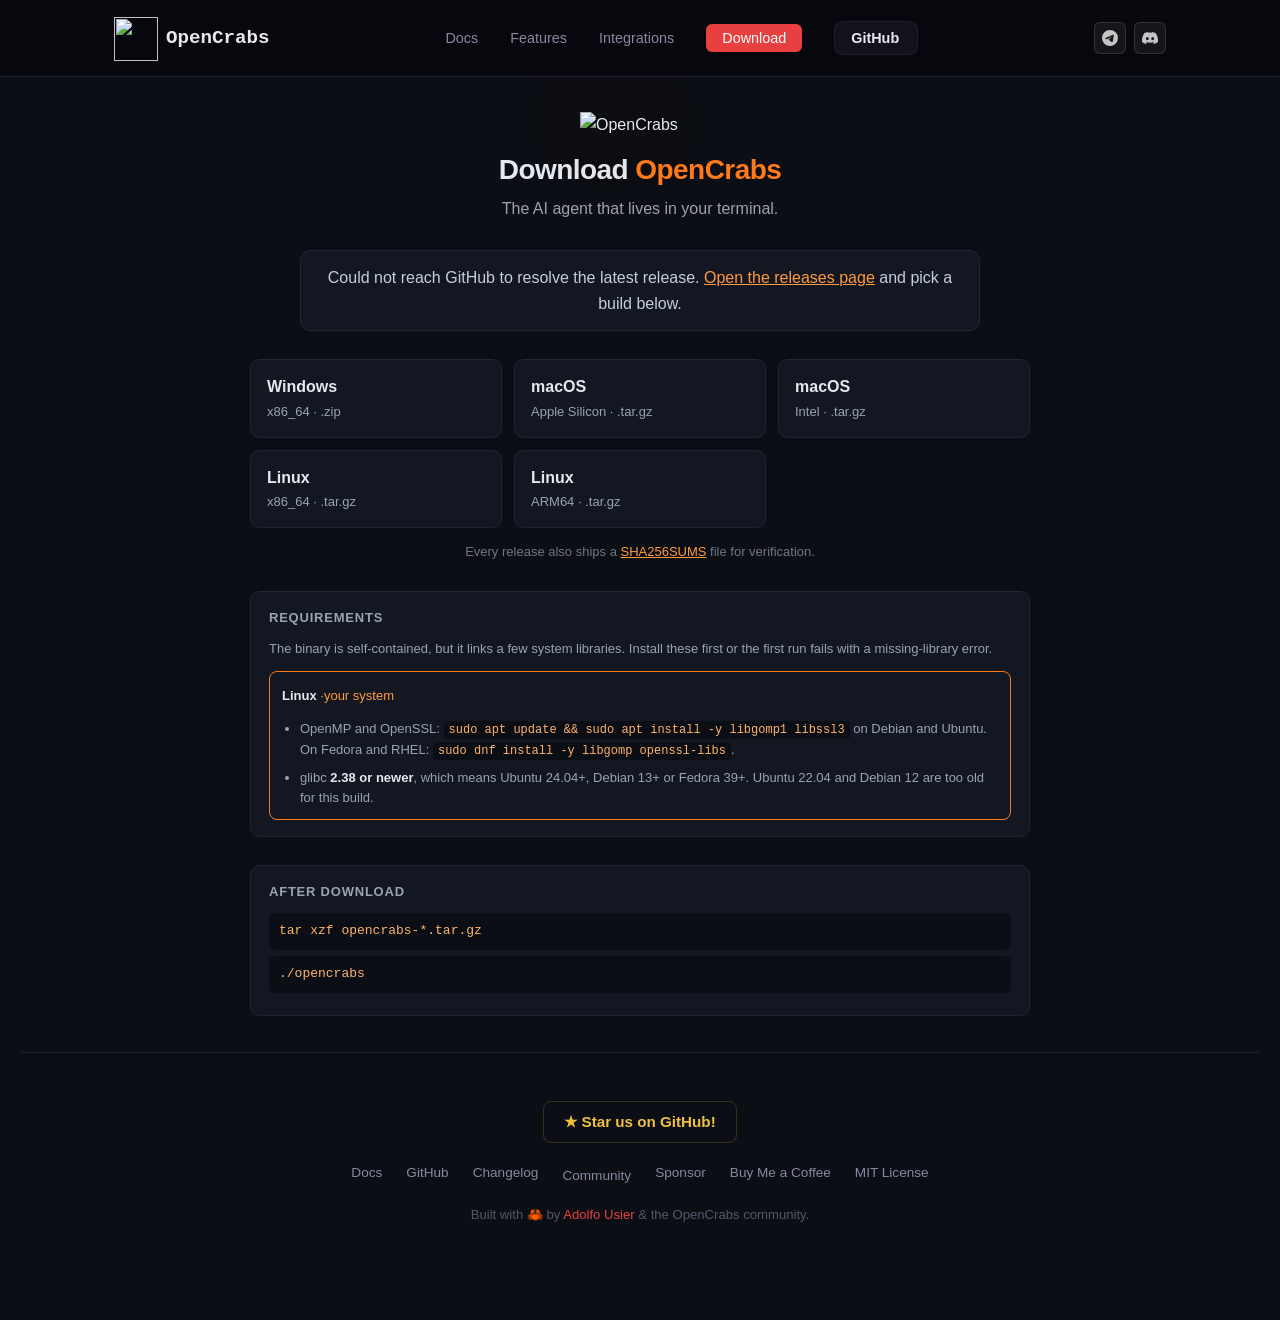
==== src/root-files/download/index.html @ ac0af3ec "feat(landing): give the home and download pages their own Open Graph cards (#48) Both pages shared o" ====
<!DOCTYPE html>
<html lang="en">
<head>
<meta charset="utf-8">
<meta name="viewport" content="width=device-width, initial-scale=1">
<title>Download OpenCrabs</title>
<meta name="description" content="Direct download of the OpenCrabs binary for Windows, macOS and Linux. This page detects your system and fetches the right build.">
<link rel="canonical" href="https://opencrabs.com/download/">

<!-- Open Graph -->
<meta property="og:type" content="website" />
<meta property="og:url" content="https://opencrabs.com/download/" />
<meta property="og:title" content="Download OpenCrabs" />
<meta property="og:description" content="Direct download of the OpenCrabs binary for Windows, macOS and Linux. This page detects your system and fetches the right build." />
<meta property="og:image" content="https://opencrabs.com/public/og/download-v0.5.11.jpg" />
<meta property="og:image:width" content="1200" />
<meta property="og:image:height" content="630" />
<meta property="og:image:type" content="image/jpeg" />
<meta property="og:image:alt" content="Download OpenCrabs: Free and open source" />
<meta property="og:site_name" content="OpenCrabs" />
<meta property="og:locale" content="en_US" />

<!-- Twitter Card -->
<meta name="twitter:card" content="summary_large_image" />
<meta name="twitter:title" content="Download OpenCrabs" />
<meta name="twitter:description" content="Direct download of the OpenCrabs binary for Windows, macOS and Linux. This page detects your system and fetches the right build." />
<meta name="twitter:image" content="https://opencrabs.com/public/og/download-v0.5.11.jpg" />

<!-- Favicon -->
<link rel="icon" type="image/x-icon" href="/public/favicon.ico?v=2" />
<link rel="icon" type="image/png" sizes="32x32" href="/public/favicon.png?v=2" />
<link rel="apple-touch-icon" href="/public/favicon.png?v=2" />

<!-- Theme -->
<meta name="theme-color" content="#d76414" />
<style>
  :root {
    color-scheme: dark;
    --bg-primary: #08080d;
    --bg-card: #12121c;
    --bg-card-hover: #181826;
    --border: #1e1e2e;
    --text-primary: #e8e8ef;
    --text-secondary: #8888a0;
    --text-muted: #55556a;
    --accent: #e84040;
    --accent-soft: #ff6b6b;
    --font-mono: 'JetBrains Mono', 'SF Mono', monospace;
  }
  .container {
    max-width: 1100px;
    width: 100%;
    margin: 0 auto;
    padding: 0 24px;
    position: relative;
    z-index: 1;
  }
  nav {
    position: fixed;
    top: 0; left: 0; right: 0;
    z-index: 100;
    padding: 16px 0;
    border-bottom: 1px solid var(--border);
    backdrop-filter: blur(20px);
    -webkit-backdrop-filter: blur(20px);
    background: rgba(8, 8, 13, 0.85);
  }
  nav .container {
    display: flex;
    align-items: center;
    justify-content: space-between;
  }
  .nav-logo {
    font-family: var(--font-mono);
    font-size: 1.2rem;
    font-weight: 700;
    color: var(--text-primary);
    text-decoration: none;
    display: flex;
    align-items: center;
    gap: 8px;
  }
  .nav-logo .crab-icon {
    width: 44px;
    height: 44px;
    object-fit: contain;
    position: relative;
    top: 1px;
  }
  * { box-sizing: border-box; margin: 0; padding: 0; }
  body {
    background: #0b0e14; color: #e6e8ee;
    font: 16px/1.6 -apple-system, "Segoe UI", Roboto, Helvetica, Arial, sans-serif;
    min-height: 100vh; display: flex; flex-direction: column; align-items: center;
    padding: 112px 20px 48px;
  }
  .nav-links {
    display: flex;
    align-items: center;
    gap: 32px;
    list-style: none;
  }
  .nav-links a {
    color: var(--text-secondary);
    text-decoration: none;
    font-size: 0.9rem;
    font-weight: 500;
    transition: color 0.2s;
  }
  .nav-links a:hover { color: var(--text-primary); }
  .nav-links .btn-github {
    background: var(--bg-card);
    border: 1px solid var(--border);
    padding: 8px 16px;
    border-radius: 8px;
    color: var(--text-primary);
    font-weight: 600;
    transition: all 0.2s;
  }
  .nav-links .btn-github:hover {
    border-color: var(--accent);
    background: var(--bg-card-hover);
  }
  .github-stars {
    color: #f0c040;
    font-size: 0.85em;
    margin-left: 2px;
  }
  .nav-download {
    background: var(--accent);
    color: white !important;
    padding: 6px 16px;
    border-radius: 6px;
    font-size: 0.85rem;
    font-weight: 600;
    transition: opacity 0.2s;
  }
  .nav-download:hover { opacity: 0.85; }
  .crab { width: 120px; height: auto; display: block; margin: 0 auto 2px; filter: drop-shadow(0 0 40px #e8404040); }
  .nav-actions {
    display: flex;
    align-items: center;
    gap: 10px;
    flex-shrink: 0;
  }
  .nav-toggle {
    display: none;
    flex-direction: column;
    justify-content: center;
    gap: 5px;
    width: 42px;
    height: 42px;
    padding: 0 10px;
    background: rgba(255, 255, 255, 0.06);
    border: 1px solid rgba(255, 255, 255, 0.12);
    border-radius: 6px;
    cursor: pointer;
  }
  .nav-toggle .bar {
    display: block;
    height: 2px;
    width: 100%;
    background: rgba(255, 255, 255, 0.85);
    border-radius: 2px;
    transition: transform 0.25s ease, opacity 0.25s ease;
  }
  .nav-toggle:hover .bar { background: #fff; }
  .nav-toggle.active .bar:nth-child(1) { transform: translateY(7px) rotate(45deg); }
  .nav-toggle.active .bar:nth-child(2) { opacity: 0; }
  .nav-toggle.active .bar:nth-child(3) { transform: translateY(-7px) rotate(-45deg); }
  .nav-social {
    display: flex;
    align-items: center;
    gap: 8px;
    flex-shrink: 0;
  }
  .nav-social-link {
    display: inline-flex;
    align-items: center;
    justify-content: center;
    width: 32px;
    height: 32px;
    border-radius: 6px;
    background: rgba(255, 255, 255, 0.06);
    border: 1px solid rgba(255, 255, 255, 0.12);
    color: rgba(255, 255, 255, 0.75);
    transition: color 0.2s ease, border-color 0.2s ease, background 0.2s ease;
  }
  .nav-social-link:hover {
    color: #fff;
    background: rgba(255, 255, 255, 0.1);
    border-color: rgba(255, 255, 255, 0.25);
  }
  .nav-social-link.nav-telegram:hover { color: #26A5E4; border-color: rgba(38, 165, 228, 0.5); }
  .nav-social-link.nav-discord:hover { color: #5865F2; border-color: rgba(88, 101, 242, 0.5); }
  .nav-social-link svg { width: 16px; height: 16px; fill: currentColor; }
  h1 { font-size: 28px; margin: 8px 0 4px; letter-spacing: -0.02em; }
  h1 span { color: #ff7a1a; }
  .tagline { color: #9aa3b2; margin-bottom: 28px; }
  #status {
    max-width: 680px; width: 100%; text-align: center;
    background: #121722; border: 1px solid #1f2735; border-radius: 10px;
    padding: 14px 18px; margin-bottom: 28px; color: #c7cedb;
  }
  #status code { color: #ffb26b; word-break: break-all; }
  #status a { color: #ff9a3d; }
  .grid { display: grid; grid-template-columns: repeat(auto-fit, minmax(240px, 1fr)); gap: 12px; width: 100%; max-width: 780px; }
  .pick {
    display: flex; flex-direction: column; gap: 2px;
    background: #121722; border: 1px solid #1f2735; border-radius: 10px;
    padding: 14px 16px; text-decoration: none; color: #e6e8ee;
    transition: border-color .15s ease;
  }
  .pick:hover, .pick.yours { border-color: #ff7a1a; }
  .pick .os { font-weight: 600; }
  .pick .sub { color: #9aa3b2; font-size: 13px; }
  .pick .file { color: #6d7686; font-size: 12px; word-break: break-all; }
  .muted { color: #6d7686; font-size: 13px; margin-top: 14px; }
  .muted a { color: #ff9a3d; }
  .next {
    width: 100%; max-width: 780px; margin-top: 28px;
    background: #121722; border: 1px solid #1f2735; border-radius: 10px; padding: 16px 18px;
  }
  .next h2 { font-size: 13px; color: #9aa3b2; text-transform: uppercase; letter-spacing: .06em; margin-bottom: 10px; }
  .next code { display: block; background: #0b0e14; border-radius: 6px; padding: 8px 10px; margin: 6px 0; color: #ffb26b; font-size: 13px; overflow-x: auto; white-space: pre; }
  .req {
    width: 100%; max-width: 780px; margin-top: 28px;
    background: #121722; border: 1px solid #1f2735; border-radius: 10px; padding: 16px 18px;
  }
  .req h2 { font-size: 13px; color: #9aa3b2; text-transform: uppercase; letter-spacing: .06em; margin-bottom: 10px; }
  .req-lead { color: #9aa3b2; font-size: 13px; margin-bottom: 12px; }
  .req-list { display: flex; flex-direction: column; gap: 10px; }
  .req-item { border: 1px solid #1f2735; border-radius: 8px; padding: 10px 12px; }
  .req-item.yours { border-color: #ff7a1a; }
  .req.detected .req-item:not(.yours) { display: none; }
  .req-os { display: inline-block; font-weight: 600; font-size: 13px; color: #e6e8ee; margin-bottom: 6px; }
  .req-item.yours .req-os::after { content: " \00b7 your system"; color: #ff9a3d; font-weight: 500; }
  .req-item ul { list-style: disc; padding-left: 18px; }
  .req-item li { color: #9aa3b2; font-size: 13px; margin-top: 6px; }
  .req-item code { background: #0b0e14; border-radius: 4px; padding: 2px 5px; color: #ffb26b; font-size: 12px; word-break: break-all; }
  .req-item b { color: #e6e8ee; }
  .req-item a { color: #ff9a3d; }
  footer {
    width: 100%;
    margin-top: 36px;
    padding: 48px 0;
    text-align: center;
    border-top: 1px solid var(--border);
    position: relative;
    z-index: 1;
  }
  .footer-links {
    display: flex;
    gap: 24px;
    justify-content: center;
    margin-bottom: 16px;
    flex-wrap: wrap;
  }
  .footer-links a {
    color: var(--text-secondary);
    text-decoration: none;
    font-size: 0.85rem;
    transition: color 0.2s;
  }
  .footer-links a:hover { color: var(--text-primary); }
  .footer-star-cta {
    display: inline-block;
    color: #f0c040;
    font-size: 0.95rem;
    font-weight: 600;
    text-decoration: none;
    margin-bottom: 1.2rem;
    padding: 8px 20px;
    border: 1px solid #f0c04030;
    border-radius: 8px;
    transition: all 0.2s;
  }
  .footer-star-cta:hover {
    border-color: #f0c040;
    background: #f0c04010;
  }
  .footer-tagline { color: var(--text-muted); font-size: 0.82rem; }
  .footer-tagline a { color: var(--accent); text-decoration: none; }
  .footer-comm-wrap {
    position: relative;
    display: inline-block;
  }
  .footer-comm-popover {
    display: none;
    position: absolute;
    bottom: calc(100% + 10px);
    left: 50%;
    transform: translateX(-50%);
    z-index: 200;
    min-width: 190px;
    background: var(--bg-card, #161b22);
    border: 1px solid var(--border, #30363d);
    border-radius: 8px;
    padding: 8px 10px;
    box-shadow: 0 8px 24px rgba(0, 0, 0, 0.4);
    flex-direction: column;
    gap: 4px;
  }
  .footer-comm-popover.open { display: flex; }
  .footer-comm-popover a {
    display: flex;
    align-items: center;
    gap: 10px;
    padding: 7px 8px;
    border-radius: 6px;
    color: rgba(255, 255, 255, 0.8);
    text-decoration: none;
    font-size: 0.85rem;
    transition: background 0.2s ease, color 0.2s ease;
  }
  .footer-comm-popover a:hover {
    background: rgba(255, 255, 255, 0.06);
    color: #fff;
  }
  .footer-comm-popover svg { width: 16px; height: 16px; fill: currentColor; flex-shrink: 0; }
  .footer-comm-popover a:first-child:hover { color: #26A5E4; }
  .footer-comm-popover a:last-child:hover { color: #5865F2; }
  @media (max-width: 768px) {
    .nav-toggle { display: flex; }
    .nav-links {
      display: none;
      position: absolute;
      top: 100%;
      left: auto;
      right: 24px;
      width: max-content;
      min-width: 240px;
      max-width: calc(100vw - 48px);
      flex-direction: column;
      align-items: stretch;
      gap: 4px;
      padding: 12px 20px 20px;
      background: rgba(8, 8, 13, 0.98);
      border: 1px solid var(--border);
      border-radius: 12px;
      backdrop-filter: blur(20px);
      -webkit-backdrop-filter: blur(20px);
      box-shadow: 0 16px 32px rgba(0, 0, 0, 0.45);
    }
    .nav-links.open { display: flex; }
    .nav-links li { width: 100%; }
    .nav-links a,
    .nav-links .nav-download,
    .nav-links .btn-github {
      display: block;
      width: 100%;
      padding: 12px 8px;
      font-size: 1rem;
      text-align: left;
    }
  }
</style>
</head>
<body>
  <nav>
    <div class="container">
      <a href="/" class="nav-logo">
        <img class="crab-icon" src="/public/opencrabs-logo.png" alt="" />
        OpenCrabs
      </a>
      <ul class="nav-links" id="nav-links">
        <li><a href="https://docs.opencrabs.com" target="_blank">Docs</a></li>
        <li><a href="/#features">Features</a></li>
        <li><a href="/#integrations">Integrations</a></li>
        <li><a href="/download/" class="nav-download">Download</a></li>
        <li>
          <a href="https://github.com/opencrabs/opencrabs" class="btn-github" target="_blank">
            GitHub
            <span class="github-stars" id="nav-stars"></span>
          </a>
        </li>
      </ul>
      <div class="nav-actions">
        <div class="nav-social">
          <a href="https://t.me/opencrabs" target="_blank" rel="noopener noreferrer" class="nav-social-link nav-telegram" aria-label="Telegram">
            <svg viewBox="0 0 24 24" width="16" height="16" fill="currentColor" aria-hidden="true"><path d="M11.944 0A12 12 0 0 0 0 12a12 12 0 0 0 12 12 12 12 0 0 0 12-12A12 12 0 0 0 12 0a12 12 0 0 0-.056 0zm4.962 7.224c.1-.002.321.023.465.14a.506.506 0 0 1 .171.325c.016.093.036.306.02.472-.18 1.898-.962 6.502-1.36 8.627-.168.9-.499 1.201-.82 1.23-.696.065-1.225-.46-1.9-.902-1.056-.693-1.653-1.124-2.678-1.8-1.185-.78-.417-1.21.258-1.91.177-.184 3.247-2.977 3.307-3.23.007-.032.014-.15-.056-.212s-.174-.041-.249-.024c-.106.024-1.793 1.14-5.061 3.345-.48.33-.913.49-1.302.48-.428-.008-1.252-.241-1.865-.44-.752-.245-1.349-.374-1.297-.789.027-.216.325-.437.893-.663 3.498-1.524 5.83-2.529 6.998-3.014 3.332-1.386 4.025-1.627 4.476-1.635z"/></svg>
          </a>
          <a href="https://discord.gg/dJwCRawb6h" target="_blank" rel="noopener noreferrer" class="nav-social-link nav-discord" aria-label="Discord">
            <svg viewBox="0 0 24 24" width="16" height="16" fill="currentColor" aria-hidden="true"><path d="M20.317 4.3698a19.7913 19.7913 0 00-4.8851-1.5152.0741.0741 0 00-.0785.0371c-.211.3753-.4447.8648-.6083 1.2495-1.8447-.2762-3.68-.2762-5.4868 0-.1636-.3933-.4058-.8742-.6177-1.2495a.077.077 0 00-.0785-.037 19.7363 19.7363 0 00-4.8852 1.515.0699.0699 0 00-.0321.0277C.5334 9.0458-.319 13.5799.0992 18.0578a.0824.0824 0 00.0312.0561c2.0528 1.5076 4.0413 2.4228 5.9929 3.0294a.0777.0777 0 00.0842-.0276c.4616-.6304.8731-1.2952 1.226-1.9942a.076.076 0 00-.0416-.1057c-.6528-.2476-1.2743-.5495-1.8722-.8923a.077.077 0 01-.0076-.1277c.1258-.0943.2517-.1923.3718-.2914a.0743.0743 0 01.0776-.0105c3.9278 1.7933 8.18 1.7933 12.0614 0a.0739.0739 0 01.0785.0095c.1202.099.246.1981.3728.2924a.077.077 0 01-.0066.1276 12.2986 12.2986 0 01-1.873.8914.0766.0766 0 00-.0407.1067c.3604.698.7719 1.3628 1.225 1.9932a.076.076 0 00.0842.0286c1.961-.6067 3.9495-1.5219 6.0023-3.0294a.077.077 0 00.0313-.0552c.5004-5.177-.8382-9.6739-3.5485-13.6604a.061.061 0 00-.0312-.0286zM8.02 15.3312c-1.1825 0-2.1569-1.0857-2.1569-2.419 0-1.3332.9555-2.4189 2.157-2.4189 1.2108 0 2.1757 1.0952 2.1568 2.419 0 1.3332-.9555 2.4189-2.1569 2.4189zm7.9748 0c-1.1825 0-2.1569-1.0857-2.1569-2.419 0-1.3332.9554-2.4189 2.1569-2.4189 1.2108 0 2.1757 1.0952 2.1568 2.419 0 1.3332-.946 2.4189-2.1568 2.4189Z"/></svg>
          </a>
        </div>
        <button class="nav-toggle" id="nav-toggle" aria-label="Menu" aria-expanded="false">
          <span class="bar"></span>
          <span class="bar"></span>
          <span class="bar"></span>
        </button>
      </div>
    </div>
  </nav>
  <img class="crab" src="/public/opencrabs-logo.png" alt="OpenCrabs" />
  <h1>Download <span>OpenCrabs</span></h1>
  <p class="tagline">The AI agent that lives in your terminal.</p>
  <div id="status">Detecting your system...</div>
  <div class="grid" id="picks"></div>
  <p class="muted">Every release also ships a <a id="sha-link" href="#">SHA256SUMS</a> file for verification.</p>
  <div class="req" id="req">
    <h2>Requirements</h2>
    <p class="req-lead">The binary is self-contained, but it links a few system libraries. Install these first or the first run fails with a missing-library error.</p>
    <div class="req-list">
      <div class="req-item" data-os="Linux">
        <span class="req-os">Linux</span>
        <ul>
          <li>OpenMP and OpenSSL: <code>sudo apt update &amp;&amp; sudo apt install -y libgomp1 libssl3</code> on Debian and Ubuntu. On Fedora and RHEL: <code>sudo dnf install -y libgomp openssl-libs</code>.</li>
          <li>glibc <b>2.38 or newer</b>, which means Ubuntu 24.04+, Debian 13+ or Fedora 39+. Ubuntu 22.04 and Debian 12 are too old for this build.</li>
        </ul>
      </div>
      <div class="req-item" data-os="macOS">
        <span class="req-os">macOS</span>
        <ul>
          <li>macOS <b>11.0 or newer</b>. No extra libraries, everything it needs ships with the system.</li>
          <li>The binary is not notarized, so Gatekeeper blocks the first launch. Allow it in <b>System Settings &gt; Privacy &amp; Security</b> (click <b>Open Anyway</b>), or clear the flag yourself: <code>xattr -d com.apple.quarantine ./opencrabs</code></li>
        </ul>
      </div>
      <div class="req-item" data-os="Windows">
        <span class="req-os">Windows</span>
        <ul>
          <li>Microsoft Visual C++ 2015-2022 Redistributable, <a href="https://aka.ms/vs/17/release/vc_redist.x64.exe" target="_blank" rel="noopener noreferrer">x64 build</a>. Windows 10 and 11 usually ship it already.</li>
        </ul>
      </div>
    </div>
  </div>
  <div class="next">
    <h2>After download</h2>
    <code id="step1">tar xzf opencrabs-*.tar.gz</code>
    <code id="step2">./opencrabs</code>
  </div>
  <footer>
    <div class="container">
      <a href="https://github.com/opencrabs/opencrabs" class="footer-star-cta" target="_blank" id="footer-star-cta">★ Star us on GitHub!</a>
      <div class="footer-links">
        <a href="https://docs.opencrabs.com" target="_blank">Docs</a>
        <a href="https://github.com/opencrabs/opencrabs">GitHub</a>
        <a href="https://github.com/opencrabs/opencrabs/blob/main/CHANGELOG.md">Changelog</a>
        <span class="footer-comm-wrap">
          <a href="#" class="footer-comm-toggle" id="footer-comm-toggle" aria-haspopup="true" aria-expanded="false">Community</a>
          <span class="footer-comm-popover" id="footer-comm-popover">
            <a href="https://t.me/opencrabs" target="_blank" rel="noopener noreferrer">
              <svg viewBox="0 0 24 24" width="16" height="16" fill="currentColor" aria-hidden="true"><path d="M11.944 0A12 12 0 0 0 0 12a12 12 0 0 0 12 12 12 12 0 0 0 12-12A12 12 0 0 0 12 0a12 12 0 0 0-.056 0zm4.962 7.224c.1-.002.321.023.465.14a.506.506 0 0 1 .171.325c.016.093.036.306.02.472-.18 1.898-.962 6.502-1.36 8.627-.168.9-.499 1.201-.82 1.23-.696.065-1.225-.46-1.9-.902-1.056-.693-1.653-1.124-2.678-1.8-1.185-.78-.417-1.21.258-1.91.177-.184 3.247-2.977 3.307-3.23.007-.032.014-.15-.056-.212s-.174-.041-.249-.024c-.106.024-1.793 1.14-5.061 3.345-.48.33-.913.49-1.302.48-.428-.008-1.252-.241-1.865-.44-.752-.245-1.349-.374-1.297-.789.027-.216.325-.437.893-.663 3.498-1.524 5.83-2.529 6.998-3.014 3.332-1.386 4.025-1.627 4.476-1.635z"/></svg>
              Telegram
            </a>
            <a href="https://discord.gg/dJwCRawb6h" target="_blank" rel="noopener noreferrer">
              <svg viewBox="0 0 24 24" width="16" height="16" fill="currentColor" aria-hidden="true"><path d="M20.317 4.3698a19.7913 19.7913 0 00-4.8851-1.5152.0741.0741 0 00-.0785.0371c-.211.3753-.4447.8648-.6083 1.2495-1.8447-.2762-3.68-.2762-5.4868 0-.1636-.3933-.4058-.8742-.6177-1.2495a.077.077 0 00-.0785-.037 19.7363 19.7363 0 00-4.8852 1.515.0699.0699 0 00-.0321.0277C.5334 9.0458-.319 13.5799.0992 18.0578a.0824.0824 0 00.0312.0561c2.0528 1.5076 4.0413 2.4228 5.9929 3.0294a.0777.0777 0 00.0842-.0276c.4616-.6304.8731-1.2952 1.226-1.9942a.076.076 0 00-.0416-.1057c-.6528-.2476-1.2743-.5495-1.8722-.8923a.077.077 0 01-.0076-.1277c.1258-.0943.2517-.1923.3718-.2914a.0743.0743 0 01.0776-.0105c3.9278 1.7933 8.18 1.7933 12.0614 0a.0739.0739 0 01.0785.0095c.1202.099.246.1981.3728.2924a.077.077 0 01-.0066.1276 12.2986 12.2986 0 01-1.873.8914.0766.0766 0 00-.0407.1067c.3604.698.7719 1.3628 1.225 1.9932a.076.076 0 00.0842.0286c1.961-.6067 3.9495-1.5219 6.0023-3.0294a.077.077 0 00.0313-.0552c.5004-5.177-.8382-9.6739-3.5485-13.6604a.061.061 0 00-.0312-.0286zM8.02 15.3312c-1.1825 0-2.1569-1.0857-2.1569-2.419 0-1.3332.9555-2.4189 2.157-2.4189 1.2108 0 2.1757 1.0952 2.1568 2.419 0 1.3332-.9555 2.4189-2.1569 2.4189zm7.9748 0c-1.1825 0-2.1569-1.0857-2.1569-2.419 0-1.3332.9554-2.4189 2.1569-2.4189 1.2108 0 2.1757 1.0952 2.1568 2.419 0 1.3332-.946 2.4189-2.1568 2.4189Z"/></svg>
              Discord
            </a>
          </span>
        </span>
        <a href="https://github.com/sponsors/adolfousier" target="_blank">Sponsor</a>
        <a href="https://buymeacoffee.com/opencrabs" target="_blank">Buy Me a Coffee</a>
        <a href="https://github.com/opencrabs/opencrabs/blob/main/LICENSE">MIT License</a>
      </div>
      <p class="footer-tagline">
        Built with 🦀 by
        <a href="https://github.com/adolfousier">Adolfo Usier</a>
        &amp; the OpenCrabs community.
      </p>
    </div>
  </footer>
<script>
(function () {
  "use strict";
  var REPO = "opencrabs/opencrabs";
  var CDN = "https://github.com/" + REPO + "/releases/download/";
  var LATEST = "https://github.com/" + REPO + "/releases/latest";
  var API = "https://api.github.com/repos/" + REPO + "/releases/latest";

  var BUILDS = [
    { key: "windows-amd64", os: "Windows", sub: "x86_64 · .zip" },
    { key: "macos-arm64", os: "macOS", sub: "Apple Silicon · .tar.gz" },
    { key: "macos-amd64", os: "macOS", sub: "Intel · .tar.gz" },
    { key: "linux-amd64", os: "Linux", sub: "x86_64 · .tar.gz" },
    { key: "linux-arm64", os: "Linux", sub: "ARM64 · .tar.gz" }
  ];

  function fname(key, tag) {
    return "opencrabs-" + tag + "-" + key + (key.indexOf("windows") === 0 ? ".zip" : ".tar.gz");
  }
  function url(key, tag) { return CDN + tag + "/" + fname(key, tag); }
  function prettyArch(os, arch) {
    if (os === "macOS" && arch === "arm64") return "Apple Silicon";
    return arch === "amd64" ? "x86_64" : "ARM64";
  }

  function appleSilicon() {
    try {
      var gl = document.createElement("canvas").getContext("webgl");
      var ext = gl && gl.getExtension("WEBGL_debug_renderer_info");
      if (ext) {
        var r = String(gl.getParameter(ext.UNMASKED_RENDERER_WEBGL));
        if (/Apple (M\d|GPU)/i.test(r)) return true;
        if (/Intel|AMD|NVIDIA/i.test(r)) return false;
      }
    } catch (e) {}
    return null;
  }

  function detectOs(ua) {
    if (navigator.userAgentData && navigator.userAgentData.platform) return navigator.userAgentData.platform;
    if (/Windows/i.test(ua)) return "Windows";
    if (/Mac|iPhone|iPad/i.test(ua) || navigator.platform === "MacIntel") return "macOS";
    if (/Linux|X11/i.test(ua) && !/Android/i.test(ua)) return "Linux";
    return null;
  }

  async function detectArch(os, ua) {
    try {
      if (navigator.userAgentData && navigator.userAgentData.getHighEntropyValues) {
        var v = await navigator.userAgentData.getHighEntropyValues(["architecture", "bitness"]);
        if (/arm/i.test(v.architecture || "")) return "arm64";
        if (/x86/i.test(v.architecture || "")) return "amd64";
      }
    } catch (e) {}
    if (/arm64|aarch64/i.test(ua)) return "arm64";
    if (os === "Windows") return "amd64";
    if (os === "macOS") return appleSilicon() === false ? "amd64" : "arm64";
    return "amd64";
  }

  function setStatus(html) { document.getElementById("status").innerHTML = html; }

  // Mark the detected platform and fold away the other two. With JS off, or
  // when detection fails, all three stay visible.
  function markRequirements(os) {
    if (!os) return;
    var req = document.getElementById("req");
    if (!req) return;
    var items = req.querySelectorAll(".req-item");
    var matched = false;
    for (var i = 0; i < items.length; i++) {
      if (items[i].getAttribute("data-os") === os) {
        items[i].classList.add("yours");
        matched = true;
      }
    }
    if (matched) req.classList.add("detected");
  }

  function buildList(tag, detectedKey) {
    var grid = document.getElementById("picks");
    BUILDS.forEach(function (b) {
      var a = document.createElement("a");
      a.className = "pick" + (b.key === detectedKey ? " yours" : "");
      a.href = tag ? url(b.key, tag) : LATEST;
      var mine = b.key === detectedKey ? " · your system" : "";
      a.innerHTML =
        '<span class="os">' + b.os + '</span>' +
        '<span class="sub">' + b.sub + mine + '</span>' +
        (tag ? '<span class="file">' + fname(b.key, tag) + '</span>' : '');
      grid.appendChild(a);
    });
    document.getElementById("sha-link").href = tag ? CDN + tag + "/SHA256SUMS" : LATEST;
  }

  function setNextSteps(key, tag) {
    if (!key) return;
    var s1 = document.getElementById("step1"), s2 = document.getElementById("step2");
    if (key.indexOf("windows") === 0) {
      s1.textContent = "Expand-Archive " + fname(key, tag) + " -DestinationPath .";
      s2.textContent = ".\\opencrabs.exe";
    } else {
      s1.textContent = "tar xzf " + fname(key, tag);
      s2.textContent = "./opencrabs";
    }
  }

  (async function main() {
    var ua = navigator.userAgent;
    var os = detectOs(ua);
    markRequirements(os);
    var tag = null;
    try {
      var res = await fetch(API);
      if (res.ok) tag = (await res.json()).tag_name;
    } catch (e) {}

    if (!tag) {
      setStatus('Could not reach GitHub to resolve the latest release. <a href="' + LATEST + '">Open the releases page</a> and pick a build below.');
      buildList(null, null);
      return;
    }

    var key = null;
    if (os) {
      var arch = await detectArch(os, ua);
      if (os === "Windows") key = "windows-amd64";
      else if (os === "macOS") key = "macos-" + arch;
      else if (os === "Linux") key = "linux-" + arch;
    }

    if (!key || !BUILDS.some(function (b) { return b.key === key; })) {
      setStatus("Detected <b>" + (os || "nothing recognizable") + "</b> but no matching build. Pick one below (latest release: <code>" + tag + "</code>).");
      buildList(tag, null);
      return;
    }

    var guess = os === "macOS" && key === "macos-arm64" && appleSilicon() === null;
    var why = guess ? " (assumed Apple Silicon, switch below if you are on Intel)" : "";
    setStatus("Detected <b>" + os + " · " + prettyArch(os, key.split("-")[1]) + "</b>" + why +
      ". Downloading <code>" + fname(key, tag) + "</code>... if nothing starts, grab it below.");

    buildList(tag, key);
    setNextSteps(key, tag);
    window.location.assign(url(key, tag));
  })();
})();
</script>
<script>
(function () {
  "use strict";

  // Mobile menu
  var toggle = document.getElementById("nav-toggle");
  var links = document.getElementById("nav-links");
  toggle.addEventListener("click", function () {
    var open = links.classList.toggle("open");
    toggle.classList.toggle("active", open);
    toggle.setAttribute("aria-expanded", open ? "true" : "false");
  });
  links.addEventListener("click", function () {
    links.classList.remove("open");
    toggle.classList.remove("active");
    toggle.setAttribute("aria-expanded", "false");
  });

  // Footer community popover
  var commToggle = document.getElementById("footer-comm-toggle");
  var commPopover = document.getElementById("footer-comm-popover");
  commToggle.addEventListener("click", function (ev) {
    ev.preventDefault();
    var open = commPopover.classList.toggle("open");
    commToggle.setAttribute("aria-expanded", open ? "true" : "false");
  });

  // Live star count (nav + footer CTA), same copy as the main landing
  fetch("https://api.github.com/repos/opencrabs/opencrabs")
    .then(function (r) { return r.ok ? r.json() : null; })
    .then(function (d) {
      if (!d || typeof d.stargazers_count !== "number") return;
      var n = d.stargazers_count;
      document.getElementById("nav-stars").textContent = " \u2605 " + n;
      document.getElementById("footer-star-cta").textContent =
        "\u2605 " + n + " stars on GitHub \u2014 give us one more!";
    })
    .catch(function () {});
})();
</script>
</body>
</html>
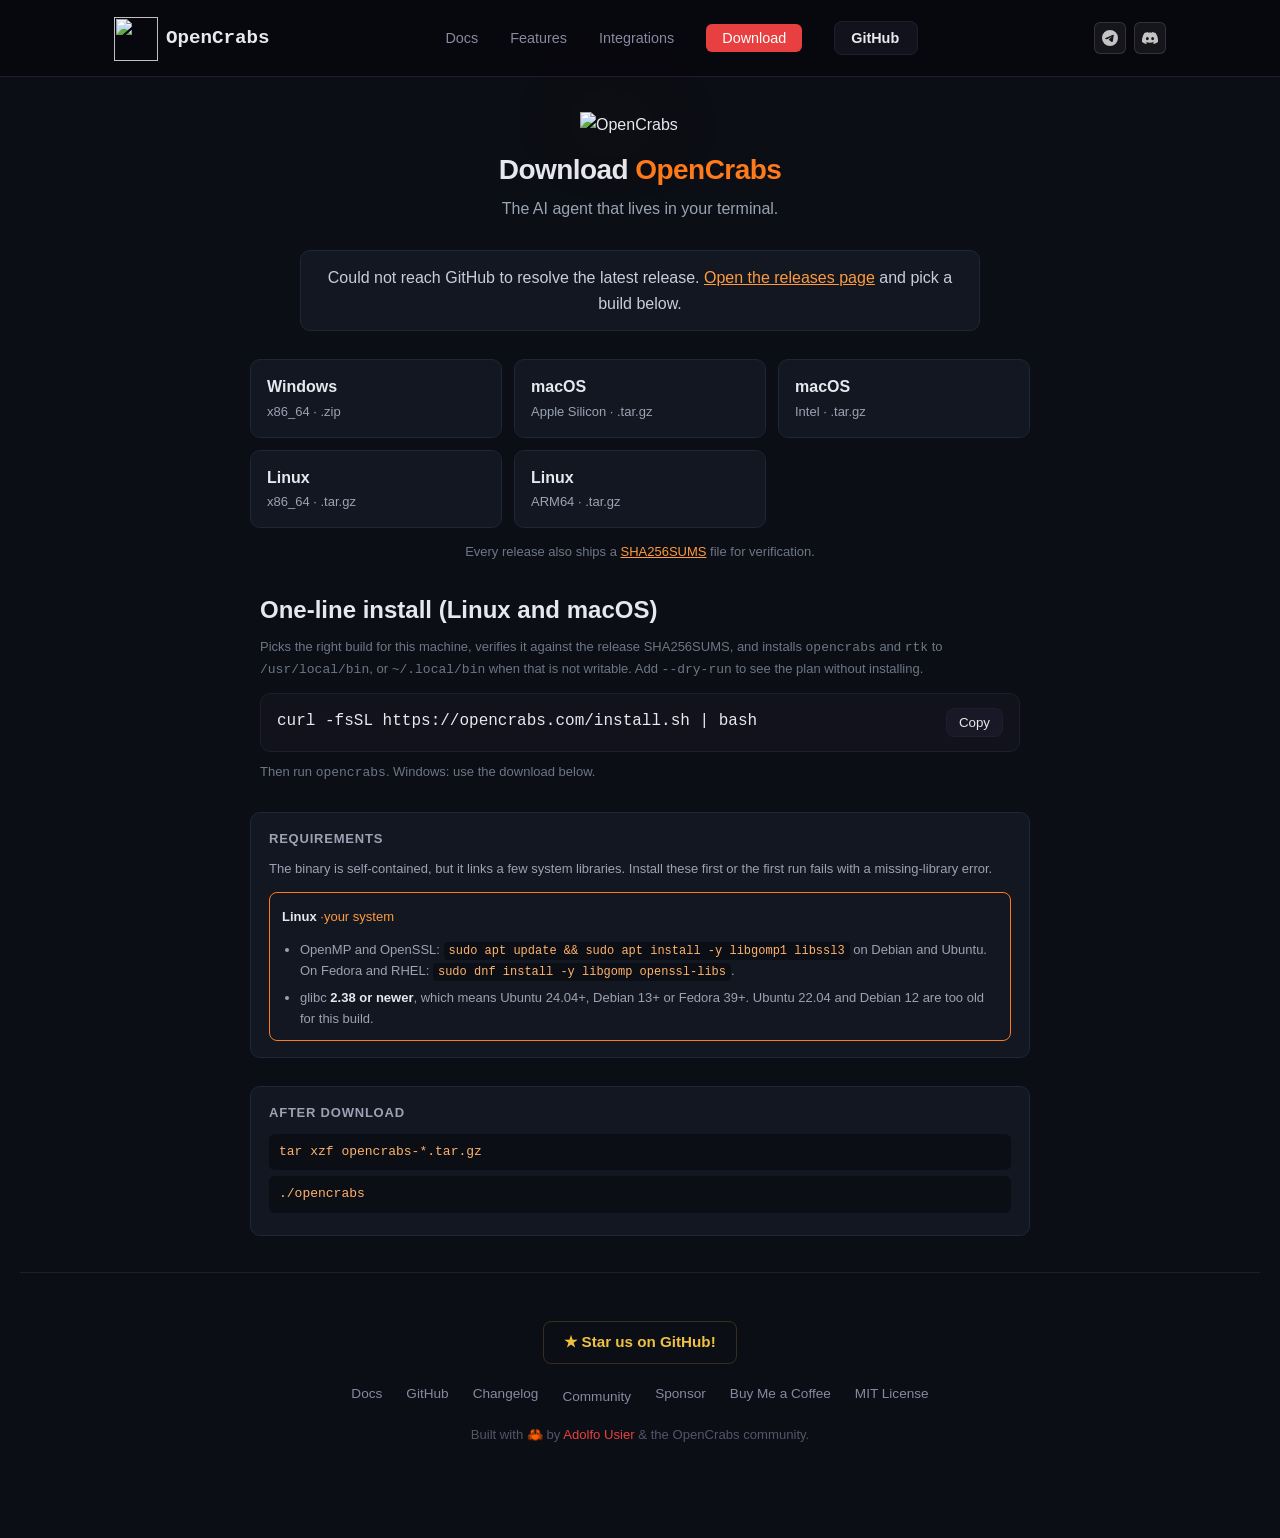
==== commit 22c51491: "feat(download): surface the one-line install on the download page The page made people copy four com" ====
--- a/src/root-files/download/index.html
+++ b/src/root-files/download/index.html
@@ -398,6 +398,39 @@
   <div id="status">Detecting your system...</div>
   <div class="grid" id="picks"></div>
   <p class="muted">Every release also ships a <a id="sha-link" href="#">SHA256SUMS</a> file for verification.</p>
+  <div id="oneline" style="margin:28px auto 0;max-width:760px;text-align:left">
+    <h2 style="margin:0 0 8px">One-line install (Linux and macOS)</h2>
+    <p class="muted" style="margin:0 0 12px">Picks the right build for this machine, verifies it against the release SHA256SUMS, and installs <code>opencrabs</code> and <code>rtk</code> to <code>/usr/local/bin</code>, or <code>~/.local/bin</code> when that is not writable. Add <code>--dry-run</code> to see the plan without installing.</p>
+    <div style="display:flex;align-items:center;gap:10px;background:#12121c;border:1px solid #1e1e2e;border-radius:10px;padding:14px 16px">
+      <code id="oneline-code" style="flex:1;overflow-x:auto;white-space:nowrap;color:#e8e8ef">curl -fsSL https://opencrabs.com/install.sh | bash</code>
+      <button type="button" id="oneline-copy" aria-label="Copy the install command" style="flex:0 0 auto;background:#181826;color:#e8e8ef;border:1px solid #1e1e2e;border-radius:8px;padding:6px 12px;cursor:pointer">Copy</button>
+    </div>
+    <p class="muted" style="margin:10px 0 0">Then run <code>opencrabs</code>. Windows: use the download below.</p>
+  </div>
+  <script>
+  (function () {
+    var btn = document.getElementById("oneline-copy");
+    var code = document.getElementById("oneline-code");
+    if (!btn || !code) return;
+    btn.addEventListener("click", function () {
+      var text = code.textContent;
+      var done = function () {
+        btn.textContent = "Copied";
+        setTimeout(function () { btn.textContent = "Copy"; }, 1500);
+      };
+      if (navigator.clipboard && navigator.clipboard.writeText) {
+        navigator.clipboard.writeText(text).then(done, function () {});
+      } else {
+        var r = document.createRange();
+        r.selectNodeContents(code);
+        var s = window.getSelection();
+        s.removeAllRanges();
+        s.addRange(r);
+        try { document.execCommand("copy"); done(); } catch (e) {}
+      }
+    });
+  })();
+  </script>
   <div class="req" id="req">
     <h2>Requirements</h2>
     <p class="req-lead">The binary is self-contained, but it links a few system libraries. Install these first or the first run fails with a missing-library error.</p>
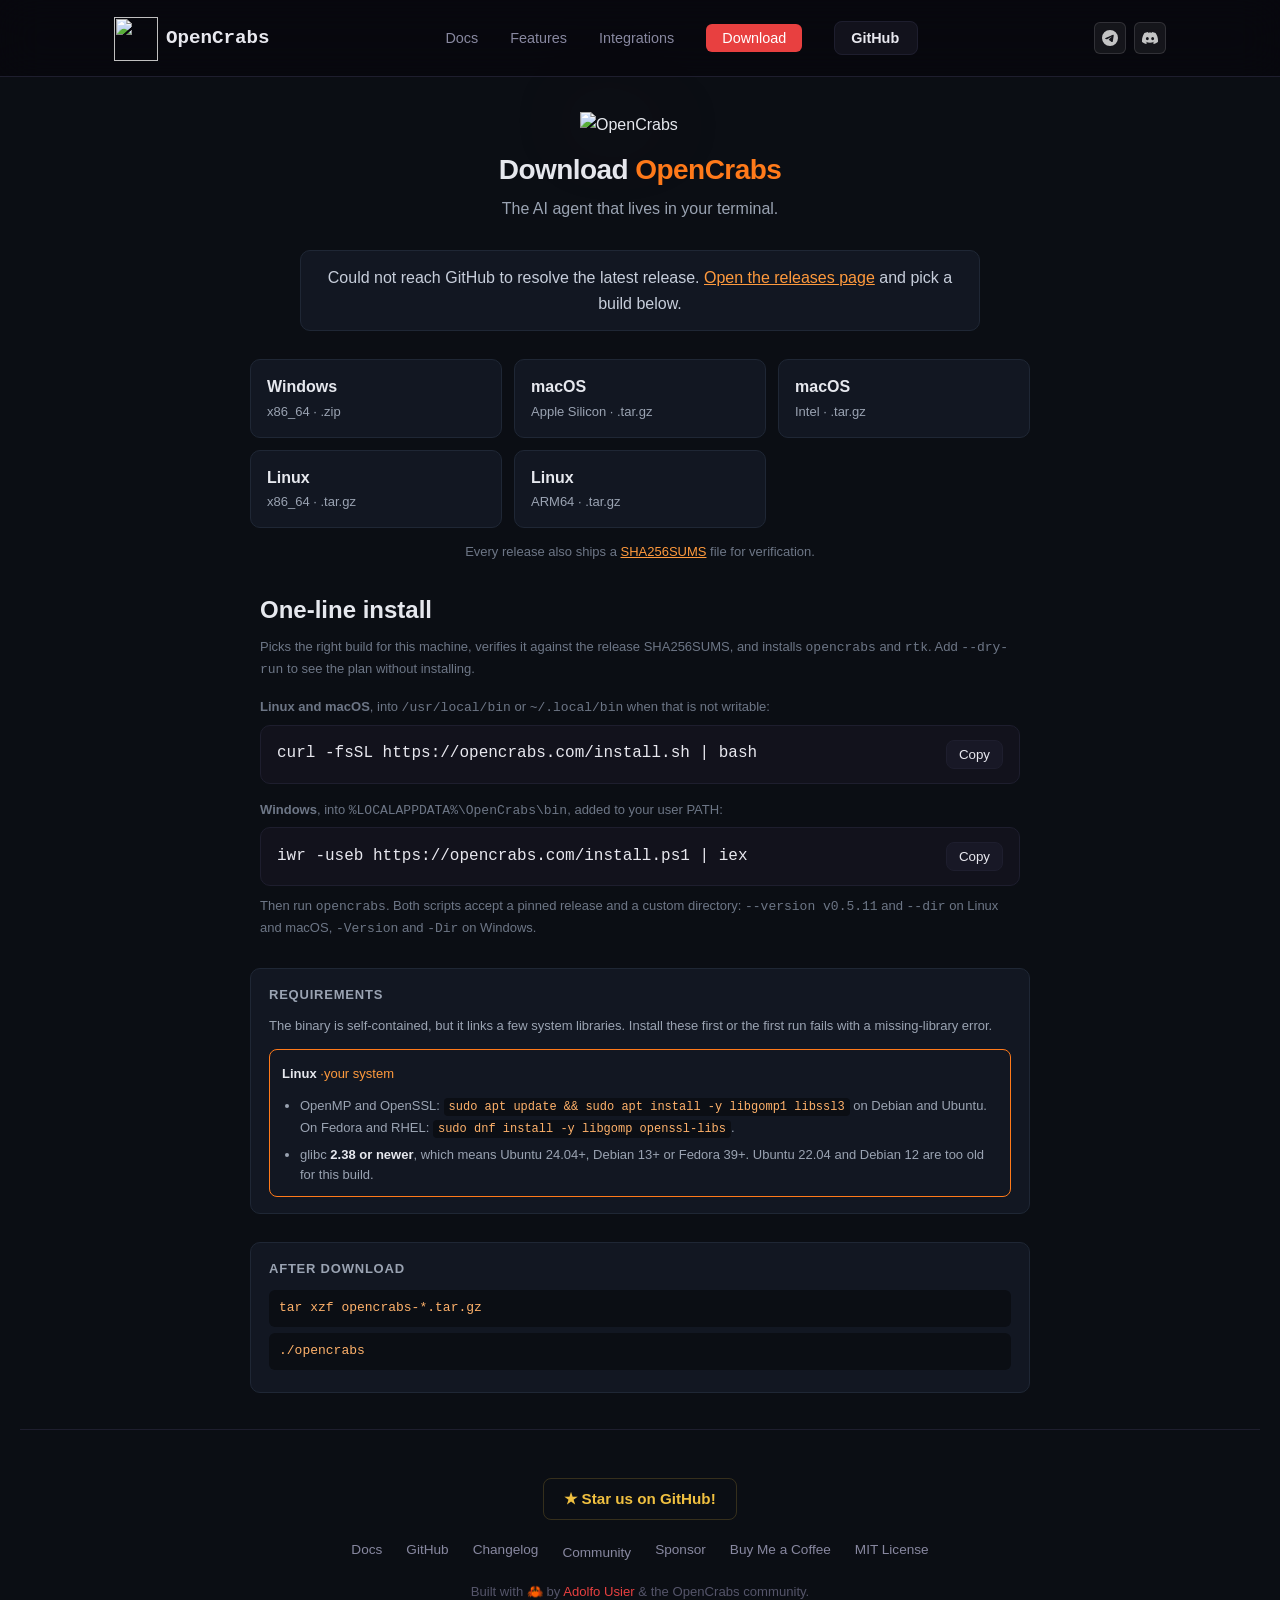
==== commit 0369b8ad: "feat(download): add the Windows one-line install" ====
--- a/src/root-files/download/index.html
+++ b/src/root-files/download/index.html
@@ -399,35 +399,43 @@
   <div class="grid" id="picks"></div>
   <p class="muted">Every release also ships a <a id="sha-link" href="#">SHA256SUMS</a> file for verification.</p>
   <div id="oneline" style="margin:28px auto 0;max-width:760px;text-align:left">
-    <h2 style="margin:0 0 8px">One-line install (Linux and macOS)</h2>
-    <p class="muted" style="margin:0 0 12px">Picks the right build for this machine, verifies it against the release SHA256SUMS, and installs <code>opencrabs</code> and <code>rtk</code> to <code>/usr/local/bin</code>, or <code>~/.local/bin</code> when that is not writable. Add <code>--dry-run</code> to see the plan without installing.</p>
+    <h2 style="margin:0 0 8px">One-line install</h2>
+    <p class="muted" style="margin:0 0 16px">Picks the right build for this machine, verifies it against the release SHA256SUMS, and installs <code>opencrabs</code> and <code>rtk</code>. Add <code>--dry-run</code> to see the plan without installing.</p>
+    <p class="muted" style="margin:0 0 6px"><b>Linux and macOS</b>, into <code>/usr/local/bin</code> or <code>~/.local/bin</code> when that is not writable:</p>
     <div style="display:flex;align-items:center;gap:10px;background:#12121c;border:1px solid #1e1e2e;border-radius:10px;padding:14px 16px">
-      <code id="oneline-code" style="flex:1;overflow-x:auto;white-space:nowrap;color:#e8e8ef">curl -fsSL https://opencrabs.com/install.sh | bash</code>
-      <button type="button" id="oneline-copy" aria-label="Copy the install command" style="flex:0 0 auto;background:#181826;color:#e8e8ef;border:1px solid #1e1e2e;border-radius:8px;padding:6px 12px;cursor:pointer">Copy</button>
+      <code class="oneline-code" style="flex:1;overflow-x:auto;white-space:nowrap;color:#e8e8ef">curl -fsSL https://opencrabs.com/install.sh | bash</code>
+      <button type="button" class="oneline-copy" aria-label="Copy the Linux and macOS install command" style="flex:0 0 auto;background:#181826;color:#e8e8ef;border:1px solid #1e1e2e;border-radius:8px;padding:6px 12px;cursor:pointer">Copy</button>
     </div>
-    <p class="muted" style="margin:10px 0 0">Then run <code>opencrabs</code>. Windows: use the download below.</p>
+    <p class="muted" style="margin:16px 0 6px"><b>Windows</b>, into <code>%LOCALAPPDATA%\OpenCrabs\bin</code>, added to your user PATH:</p>
+    <div style="display:flex;align-items:center;gap:10px;background:#12121c;border:1px solid #1e1e2e;border-radius:10px;padding:14px 16px">
+      <code class="oneline-code" style="flex:1;overflow-x:auto;white-space:nowrap;color:#e8e8ef">iwr -useb https://opencrabs.com/install.ps1 | iex</code>
+      <button type="button" class="oneline-copy" aria-label="Copy the Windows install command" style="flex:0 0 auto;background:#181826;color:#e8e8ef;border:1px solid #1e1e2e;border-radius:8px;padding:6px 12px;cursor:pointer">Copy</button>
+    </div>
+    <p class="muted" style="margin:10px 0 0">Then run <code>opencrabs</code>. Both scripts accept a pinned release and a custom directory: <code>--version v0.5.11</code> and <code>--dir</code> on Linux and macOS, <code>-Version</code> and <code>-Dir</code> on Windows.</p>
   </div>
   <script>
   (function () {
-    var btn = document.getElementById("oneline-copy");
-    var code = document.getElementById("oneline-code");
-    if (!btn || !code) return;
-    btn.addEventListener("click", function () {
-      var text = code.textContent;
-      var done = function () {
-        btn.textContent = "Copied";
-        setTimeout(function () { btn.textContent = "Copy"; }, 1500);
-      };
-      if (navigator.clipboard && navigator.clipboard.writeText) {
-        navigator.clipboard.writeText(text).then(done, function () {});
-      } else {
-        var r = document.createRange();
-        r.selectNodeContents(code);
-        var s = window.getSelection();
-        s.removeAllRanges();
-        s.addRange(r);
-        try { document.execCommand("copy"); done(); } catch (e) {}
-      }
+    var buttons = document.querySelectorAll(".oneline-copy");
+    Array.prototype.forEach.call(buttons, function (btn) {
+      var box = btn.parentNode.querySelector(".oneline-code");
+      if (!box) return;
+      btn.addEventListener("click", function () {
+        var text = box.textContent;
+        var done = function () {
+          btn.textContent = "Copied";
+          setTimeout(function () { btn.textContent = "Copy"; }, 1500);
+        };
+        if (navigator.clipboard && navigator.clipboard.writeText) {
+          navigator.clipboard.writeText(text).then(done, function () {});
+        } else {
+          var r = document.createRange();
+          r.selectNodeContents(box);
+          var s = window.getSelection();
+          s.removeAllRanges();
+          s.addRange(r);
+          try { document.execCommand("copy"); done(); } catch (e) {}
+        }
+      });
     });
   })();
   </script>
